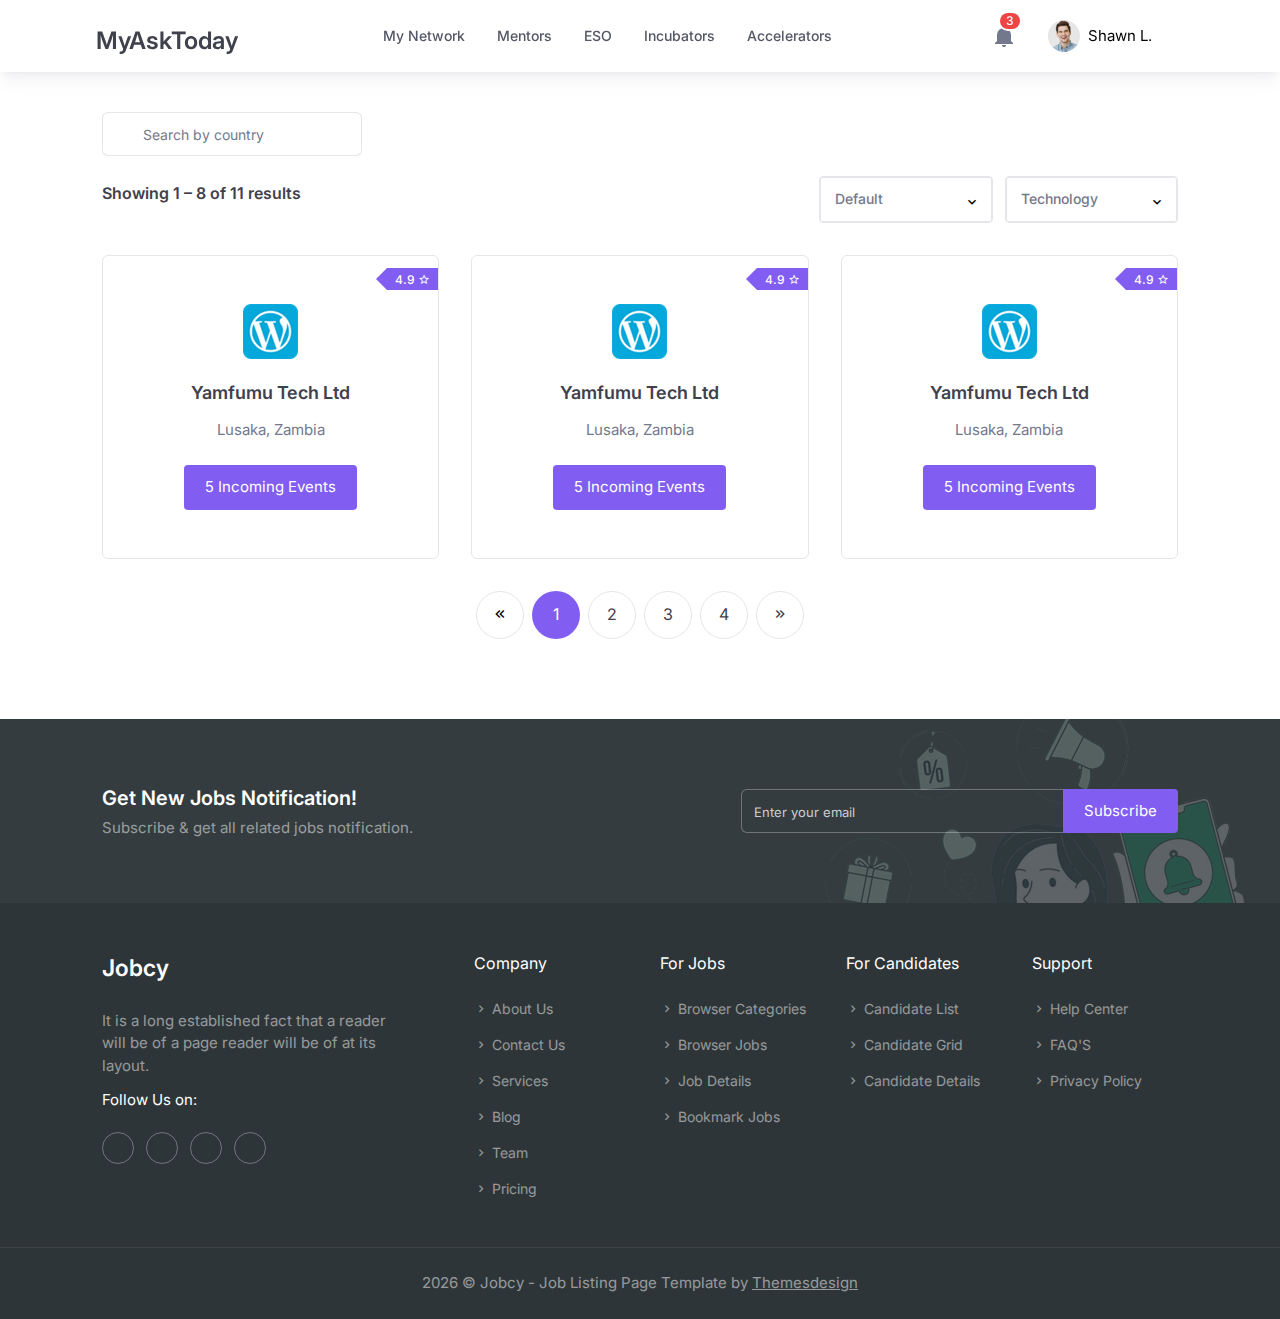
==== eso.html @ 19e39c25 "Your commit message" ====
<!DOCTYPE html>
<html lang="en" dir="ltr" data-mode="light" class="scroll-smooths group" data-theme-color="violet">
    <head>
        <meta charset="utf-8" />
        <title>Entrepresneaur Startup Organisations</title>
        <meta
          name="viewport"
          content="width=device-width, initial-scale=1, shrink-to-fit=no"
        />
        <meta
          content="Tailwind Multipurpose Admin & Dashboard Template"
          name="description"
        />
        <meta content="" name="Themesbrand" />
        <meta http-equiv="X-UA-Compatible" content="IE=edge" />

        <!-- App favicon -->
        <link rel="shortcut icon" href="assets/images/favicon.ico" />


         <!-- Choise Css -->
        <link rel="stylesheet" href="assets/libs/choices.js/public/assets/styles/choices.min.css">

        <link rel="stylesheet" href="assets/css/icons.css" />
        <link rel="stylesheet" href="assets/css/tailwind.css" />




    </head>
    
    <body class="bg-white dark:bg-neutral-800">
        <nav class="navbar fixed right-0 left-0 top-0 px-5 lg:px-24 transition-all duration-500 ease shadow-lg shadow-gray-200/20 bg-white border-gray-200 dark:bg-neutral-800 z-40 dark:shadow-neutral-900" id="navbar">
            <div class="mx-auto container-fluid">
                <div class="flex flex-wrap items-center justify-between mx-auto">
                    <a href="index.html" class="flex items-center">
                        <span class="h-[22px] text-2xl font-semibold text-gray-900 dark:text-gray-50">MyAskToday</span>
                        <!-- <img src="assets/images/logo-light.png" alt="" class="logo-dark h-[22px] hidden dark:block"> -->
                    </a>
                    <button data-collapse-toggle="navbar-collapse" type="button" class="inline-flex items-center p-2 text-sm text-gray-500 rounded-lg navbar-toggler group lg:hidden hover:bg-gray-50 focus:outline-none focus:ring-2 focus:ring-gray-100 dark:text-gray-400 dark:hover:bg-gray-700 dark:focus:ring-gray-600" aria-controls="navbar-sticky" aria-expanded="false">
                        <span class="sr-only">Open main menu</span>
                        <svg class="w-6 h-6" aria-hidden="true" fill="currentColor" viewBox="0 0 20 20" xmlns="http://www.w3.org/2000/svg"><path fill-rule="evenodd" d="M3 5a1 1 0 011-1h12a1 1 0 110 2H4a1 1 0 01-1-1zM3 10a1 1 0 011-1h12a1 1 0 110 2H4a1 1 0 01-1-1zM3 15a1 1 0 011-1h12a1 1 0 110 2H4a1 1 0 01-1-1z" clip-rule="evenodd"></path></svg>
                    </button>
                    <div class="flex items-center lg:order-2">
                        <div>
                            <div class="relative dropdown">
                                <div class="relative">
                                    <button type="button" class="btn border-0 h-[70px] dropdown-toggle px-4 text-gray-500 dark:text-gray-300" aria-expanded="false" data-dropdown-toggle="notification">
                                        <i class="text-2xl mdi mdi-bell"></i>
                                    </button>
                                        <span class="absolute text-xs px-1.5 bg-red-500 text-white font-medium rounded-full left-6 top-3 ring-2 ring-white dark:ring-neutral-800">3</span>
                                </div>
                                <div class="absolute right-0 top-auto left-auto z-50 hidden list-none bg-white rounded shadow dropdown-menu w-72 dark:bg-neutral-800 " id="notification">
                                    <div class="border rounded border-gray-50 dark:border-neutral-600" aria-labelledby="notification">
                                        <div class="grid grid-cols-1 ">
                                            <div class="p-4 bg-gray-50 dark:bg-neutral-700">
                                                <h6 class="mb-1 text-gray-800 dark:text-gray-50"> Notification </h6>
                                                <p class="mb-0 text-gray-500 text-13 dark:text-gray-300">You have 4 unread Notification</p>
                                            </div>
                                        </div>
                                        <div class="h-60" data-simplebar>
                                            <div>
                                                <a href="#!">
                                                    <div class="flex p-4 hover:bg-gray-50/30 dark:hover:bg-neutral-600/50">
                                                        <div class="flex-shrink-0 ltr:mr-3 rtl:ml-3">
                                                            <div class="h-10 w-10 bg-violet-500/20 rounded-full text-center leading-[2.8]">
                                                                <i class="text-lg text-violet-500 uil uil-user-check"></i>
                                                            </div>
                                                        </div>
                                                        <div class="flex-grow">
                                                            <h6 class="mb-1 text-sm text-gray-700 dark:text-gray-300">22 verified registrations</h6>
                                                            <div class="text-gray-600 text-13 dark:text-gray-300">
                                                                <p class="mb-0"><i class="mdi mdi-clock-outline dark:text-gray-300"></i> <span>3 hour ago</span></p>
                                                            </div>
                                                        </div>
                                                    </div>
                                                </a>
                                       
                                                <a href="#!">
                                                    <div class="flex items-center p-4 hover:bg-gray-50/30 dark:hover:bg-neutral-600/50">
                                                        <div class="flex-shrink-0 ltr:mr-3 rtl:ml-3">
                                                            <img src="assets/images/user/img-01.jpg" class="w-10 h-10 rounded-full" alt="user-pic">
                                                        </div>
                                                        <div class="flex-grow">
                                                            <h6 class="mb-1 text-sm text-gray-700 dark:text-gray-300">Kevin Stewart</h6>
                                                            <div class="text-gray-600 text-13 dark:text-gray-300">
                                                                <p class="mb-0"><i class="mdi mdi-clock-outline dark:text-gray-300"></i> <span>1 hour ago</span></p>
                                                            </div>
                                                        </div>
                                                    </div>
                                                </a>

                                                <a href="#!">
                                                    <div class="flex items-center p-4 hover:bg-gray-50/30 dark:hover:bg-neutral-600/50">
                                                        <div class="flex-shrink-0 ltr:mr-3 rtl:ml-3">
                                                            <img src="assets/images/featured-job/img-04.png" class="w-10 h-10 rounded-full" alt="user-pic">
                                                        </div>
                                                        <div class="flex-grow">
                                                            <h6 class="mb-1 text-sm text-gray-700 dark:text-gray-300">Applications has been approved</h6>
                                                            <div class="text-gray-600 text-13 dark:text-gray-300">
                                                                <p class="mb-0"><i class="mdi mdi-clock-outline dark:text-gray-300"></i> <span>45 min ago</span></p>
                                                            </div>
                                                        </div>
                                                    </div>
                                                </a>

                                                <a href="#!">
                                                    <div class="flex items-center p-4 hover:bg-gray-50/30 dark:hover:bg-neutral-600/50">
                                                        <div class="flex-shrink-0 ltr:mr-3 rtl:ml-3">
                                                            <img src="assets/images/user/img-02.jpg" class="w-10 h-10 rounded-full" alt="user-pic">
                                                        </div>
                                                        <div class="flex-grow">
                                                            <h6 class="mb-1 text-sm text-gray-700 dark:text-gray-300">Salena Layfield</h6>
                                                            <div class="text-gray-600 text-13 dark:text-gray-300">
                                                                <p class="mb-0"><i class="mdi mdi-clock-outline dark:text-gray-300"></i> <span>15 min ago</span></p>
                                                            </div>
                                                        </div>
                                                    </div>
                                                </a>

                                                <a href="#!">
                                                    <div class="flex items-center p-4 hover:bg-gray-50/30 dark:hover:bg-neutral-600/50">
                                                        <div class="flex-shrink-0 ltr:mr-3 rtl:ml-3">
                                                            <img src="assets/images/featured-job/img-01.png" class="w-10 h-10 rounded-full" alt="user-pic">
                                                        </div>
                                                        <div class="flex-grow">
                                                            <h6 class="mb-1 text-sm text-gray-700 dark:text-gray-300">Creative Agency</h6>
                                                            <div class="text-gray-600 text-13 dark:text-gray-300">
                                                                <p class="mb-0"><i class="mdi mdi-clock-outline dark:text-gray-300"></i> <span>15 min ago</span></p>
                                                            </div>
                                                        </div>
                                                    </div>
                                                </a>

                                            </div>
                                        </div>
                                        <div class="grid p-1 border-t border-gray-50 dark:border-zinc-600 justify-items-center bg-gray-50 dark:bg-neutral-700">
                                            <a class="border-0 group-data-[theme-color=violet]:text-violet-500 group-data-[theme-color=sky]:text-sky-500 group-data-[theme-color=red]:text-red-500 group-data-[theme-color=green]:text-green-500 group-data-[theme-color=pink]:text-pink-500 group-data-[theme-color=blue]:text-blue-500 btn dark:text-gray-50" href="javascript:void(0)">
                                                <i class="mr-1 mdi mdi-arrow-right-circle"></i> <span>View More..</span> 
                                            </a>
                                        </div>
                                    </div>
                                </div>
                            </div>
                        </div>
                        <div>
                            <div class="relative dropdown ltr:mr-4 rtl:ml-4">
                                <button type="button" class="flex items-center px-4 py-5 dropdown-toggle" id="page-header-user-dropdown" data-bs-toggle="dropdown" aria-haspopup="true" aria-expanded="true">
                                    <img class="w-8 h-8 rounded-full ltr:xl:mr-2 rtl:xl:ml-2" src="assets/images/user/img-02.jpg" alt="Header Avatar">
                                    <span class="hidden fw-medium xl:block dark:text-gray-50">Shawn L.</span>
                                </button>
                                <ul class="absolute top-auto z-50 hidden w-48 p-3 list-none bg-white border rounded shadow-lg dropdown-menu border-gray-500/20 xl:ltr:-left-3 ltr:-left-32 rtl:-right-3 dark:bg-neutral-800" id="profile/log" aria-labelledby="navNotifications">
                                    <li class="p-2 dropdown-item group/dropdown dark:text-gray-300">
                                        <a class="text-15 font-medium text-gray-800  group-data-[theme-color=violet]:group-hover/dropdown:text-violet-500 group-data-[theme-color=sky]:group-hover/dropdown:text-sky-500 group-data-[theme-color=red]:group-hover/dropdown:text-red-500 group-data-[theme-color=green]:group-hover/dropdown:text-green-500 group-data-[theme-color=pink]:group-hover/dropdown:text-pink-500 group-data-[theme-color=blue]:group-hover/dropdown:text-blue-500 group-hover:pl-1.5 transition-all duration-300 ease-in dark:text-gray-50" href="manage-jobs.html">Manage Jobs</a>
                                    </li>
                                    <li class="p-2 dropdown-item group/dropdown dark:text-gray-300">
                                        <a class="text-15 font-medium text-gray-800 group-data-[theme-color=violet]:group-hover/dropdown:text-violet-500 group-data-[theme-color=sky]:group-hover/dropdown:text-sky-500 group-data-[theme-color=red]:group-hover/dropdown:text-red-500 group-data-[theme-color=green]:group-hover/dropdown:text-green-500 group-data-[theme-color=pink]:group-hover/dropdown:text-pink-500 group-data-[theme-color=blue]:group-hover/dropdown:text-blue-500 group-hover:pl-1.5 transition-all duration-300 ease-in dark:text-gray-50" href="bookmark-jobs.html">Bookmarks Jobs</a>
                                    </li>
                                    <li class="p-2 dropdown-item group/dropdown dark:text-gray-300">
                                        <a class="text-15 font-medium text-gray-800 group-data-[theme-color=violet]:group-hover/dropdown:text-violet-500 group-data-[theme-color=sky]:group-hover/dropdown:text-sky-500 group-data-[theme-color=red]:group-hover/dropdown:text-red-500 group-data-[theme-color=green]:group-hover/dropdown:text-green-500 group-data-[theme-color=pink]:group-hover/dropdown:text-pink-500 group-data-[theme-color=blue]:group-hover/dropdown:text-blue-500 group-hover:pl-1.5 transition-all duration-300 ease-in dark:text-gray-50" href="profile.html">My Profile</a>
                                    </li>
                                    <li class="p-2 dropdown-item group/dropdown dark:text-gray-300">
                                        <a class="text-15 font-medium text-gray-800 group-data-[theme-color=violet]:group-hover/dropdown:text-violet-500 group-data-[theme-color=sky]:group-hover/dropdown:text-sky-500 group-data-[theme-color=red]:group-hover/dropdown:text-red-500 group-data-[theme-color=green]:group-hover/dropdown:text-green-500 group-data-[theme-color=pink]:group-hover/dropdown:text-pink-500 group-data-[theme-color=blue]:group-hover/dropdown:text-blue-500 group-hover:pl-1.5 transition-all duration-300 ease-in dark:text-gray-50" href="sign-out.html">Logout</a>
                                    </li>
                                </ul>
                            </div>
                        </div>
                    </div>

                    <div id="navbar-collapse" class="navbar-res items-center justify-between w-full text-sm lg:flex lg:w-auto lg:order-1 group-focus:[.navbar-toggler]:block hidden">
                        <ul class="flex flex-col items-start mt-5 mb-10 font-medium lg:mt-0 lg:mb-0 lg:items-center lg:flex-row" id="navigation-menu">
                            <li class="py-5 lg:px-4">
                                <a href="contact.html" class="py-2.5 text-gray-800 font-medium leading-tight dark:text-gray-50" id="contact" data-bs-toggle="dropdown">My Network </a>
                            </li>
                            <li class="py-5 lg:px-4">
                                <a href="mentors.html" class="py-2.5 text-gray-800 font-medium leading-tight dark:text-gray-50" id="contact" data-bs-toggle="dropdown">Mentors </a>
                            </li>
                            <li class="py-5 lg:px-4">
                                <a href="contact.html" class="py-2.5 text-gray-800 font-medium leading-tight dark:text-gray-50" id="contact" data-bs-toggle="dropdown">ESO </a>
                            </li>
                            <li class="py-5 lg:px-4">
                                <a href="contact.html" class="py-2.5 text-gray-800 font-medium leading-tight dark:text-gray-50" id="contact" data-bs-toggle="dropdown">Incubators </a>
                            </li>
                            <li class="py-5 lg:px-4">
                                <a href="contact.html" class="py-2.5 text-gray-800 font-medium leading-tight dark:text-gray-50" id="contact" data-bs-toggle="dropdown">Accelerators </a>
                            </li>
                        </ul>
                    </div>
                </div>
            </div>
        </nav>
        

        <div class="main-content">
            <div class="page-content">

                <!-- Start grid -->
                    <section class="pt-28 py-20">
                        <div class="container mx-auto">
                            <div class="col-span-12 xl:col-span-3">
                                <form action="#">
                                    <div class="grid grid-cols-12 gap-y-3 lg:gap-3">
                                        <div class="col-span-12 xl:col-span-3">
                                            <div class="relative filler-job-form">
                                                <i class="uil uil-briefcase-alt"></i>
                                                <input type="search" class="w-full filter-job-input-box dark:text-gray-100" id="exampleFormControlInput1" placeholder="Search by country ">
                                            </div>
                                        </div>
                                        <!--end col-->

                                    </div>
                                    <!--end grid-->
                                </form>
                            
                            <div class="mt-5 grid items-center grid-cols-12 mb-4">
                                <div class="col-span-12 lg:col-span-8">
                                    <div class="mb-3 mb-lg-0">
                                        <h6 class="text-gray-900 text-16 dark:text-gray-50"> Showing 1 – 8 of 11 results </h6>
                                    </div>
                                </div><!--end col-->

                                <div class="col-span-12 lg:col-span-4">
                                    <div class="candidate-list-widgets">
                                        <div class="grid items-center grid-cols-12 gap-3">
                                            <div class="col-span-12 lg:col-span-6">
                                                <div class="selection-widget">
                                                    <select class="form-select" data-trigger name="choices-single-filter-orderby" id="choices-single-filter-orderby" aria-label="Default select example">
                                                        <option value="df">Default</option>
                                                        <option value="ne">Newest</option>
                                                        <option value="od">Oldest</option>
                                                        <option value="rd">Random</option>
                                                    </select>
                                                </div>
                                            </div>
                                            <div class="col-span-12 lg:col-span-6">
                                                <div class="selection-widget">
                                                    <select class="form-select" data-trigger name="choices-candidate-page" id="choices-candidate-page" aria-label="Default select example">
                                                        <option value="df">Technology</option>
                                                        <option value="ne">Marketing</option>
                                                        <option value="ne">Farming</option>
                                                    </select>
                                                </div>
                                            </div>
                                        </div>
                                    </div><!--end candidate-list-widgets-->
                                </div><!--end col-->
                            </div>
                            <div class="mt-8">
                                <div class="grid grid-cols-12 gap-8">
                                    <div class="col-span-12 lg:col-span-4">
                                        <div class="relative px-6 py-12 border rounded-md border-gray-100/50 dark:border-neutral-600">
                                            <img src="assets/images/featured-job/img-01.png" alt="" class="mx-auto">
                                            <div class="mt-5 text-center">
                                                <a href="company-details.html"><h6 class="mb-3 text-lg text-gray-900 dark:text-white">Yamfumu Tech Ltd</h6></a>
                                                <p class="mb-6 text-gray-500 dark:text-gray-300">Lusaka, Zambia</p>
    
                                                <a href="company-details.html" class="text-white border-transparent btn group-data-[theme-color=violet]:bg-violet-500 group-data-[theme-color=sky]:bg-sky-500 group-data-[theme-color=red]:bg-red-500 group-data-[theme-color=green]:bg-green-500 group-data-[theme-color=pink]:bg-pink-500 group-data-[theme-color=blue]:bg-blue-500 focus:ring focus:ring-custom-500/30">5 Incoming Events</a>
                                            </div>
                                            <div class="absolute px-2 text-white bg-violet-500 top-3 ltr:right-0 rtl:left-0">
                                                <span class="relative text-xs font-medium uppercase">4.9 <i class="mdi mdi-star-outline"></i></span>
                                                <div class="after:contant[] ltr:after:border-r-[11px] rtl:after:border-l-[11px] after:absolute after:border-b-[11px] ltr:after:-left-[11px] rtl:after:-right-[11px] after:top-0 after:border-t-[11px] after:border-t-transparent after:border-violet-500 after:border-b-transparent"></div>
                                            </div>
                                        </div>
                                    </div>

                                    <div class="col-span-12 lg:col-span-4">
                                        <div class="relative px-6 py-12 border rounded-md border-gray-100/50 dark:border-neutral-600">
                                            <img src="assets/images/featured-job/img-01.png" alt="" class="mx-auto">
                                            <div class="mt-5 text-center">
                                                <a href="eso_details.html"><h6 class="mb-3 text-lg text-gray-900 dark:text-white">Yamfumu Tech Ltd</h6></a>
                                                <p class="mb-6 text-gray-500 dark:text-gray-300">Lusaka, Zambia</p>
    
                                                <a href="eso_details.html" class="text-white border-transparent btn group-data-[theme-color=violet]:bg-violet-500 group-data-[theme-color=sky]:bg-sky-500 group-data-[theme-color=red]:bg-red-500 group-data-[theme-color=green]:bg-green-500 group-data-[theme-color=pink]:bg-pink-500 group-data-[theme-color=blue]:bg-blue-500 focus:ring focus:ring-custom-500/30">5 Incoming Events</a>
                                            </div>
                                            <div class="absolute px-2 text-white bg-violet-500 top-3 ltr:right-0 rtl:left-0">
                                                <span class="relative text-xs font-medium uppercase">4.9 <i class="mdi mdi-star-outline"></i></span>
                                                <div class="after:contant[] ltr:after:border-r-[11px] rtl:after:border-l-[11px] after:absolute after:border-b-[11px] ltr:after:-left-[11px] rtl:after:-right-[11px] after:top-0 after:border-t-[11px] after:border-t-transparent after:border-violet-500 after:border-b-transparent"></div>
                                            </div>
                                        </div>
                                    </div>

                                    <div class="col-span-12 lg:col-span-4">
                                        <div class="relative px-6 py-12 border rounded-md border-gray-100/50 dark:border-neutral-600">
                                            <img src="assets/images/featured-job/img-01.png" alt="" class="mx-auto">
                                            <div class="mt-5 text-center">
                                                <a href="company-details.html"><h6 class="mb-3 text-lg text-gray-900 dark:text-white">Yamfumu Tech Ltd</h6></a>
                                                <p class="mb-6 text-gray-500 dark:text-gray-300">Lusaka, Zambia</p>
    
                                                <a href="company-details.html" class="text-white border-transparent btn group-data-[theme-color=violet]:bg-violet-500 group-data-[theme-color=sky]:bg-sky-500 group-data-[theme-color=red]:bg-red-500 group-data-[theme-color=green]:bg-green-500 group-data-[theme-color=pink]:bg-pink-500 group-data-[theme-color=blue]:bg-blue-500 focus:ring focus:ring-custom-500/30">5 Incoming Events</a>
                                            </div>
                                            <div class="absolute px-2 text-white bg-violet-500 top-3 ltr:right-0 rtl:left-0">
                                                <span class="relative text-xs font-medium uppercase">4.9 <i class="mdi mdi-star-outline"></i></span>
                                                <div class="after:contant[] ltr:after:border-r-[11px] rtl:after:border-l-[11px] after:absolute after:border-b-[11px] ltr:after:-left-[11px] rtl:after:-right-[11px] after:top-0 after:border-t-[11px] after:border-t-transparent after:border-violet-500 after:border-b-transparent"></div>
                                            </div>
                                        </div>
                                    </div>
                                </div>
                            </div>
                            <div class="grid grid-cols-12">
                                <div class="col-span-12">
                                    <ul class="flex justify-center gap-2 mt-8">
                                        <li class="w-12 h-12 text-center border rounded-full cursor-default border-gray-100/50 dark:border-gray-100/20">
                                            <a class="cursor-auto" href="javascript:void(0)" tabindex="-1">
                                                <i class="mdi mdi-chevron-double-left text-16 leading-[2.8] dark:text-white"></i>
                                            </a>
                                        </li>
                                        <li class="w-12 h-12 text-center text-white border border-transparent rounded-full cursor-pointer group-data-[theme-color=violet]:bg-violet-500 group-data-[theme-color=sky]:bg-sky-500 group-data-[theme-color=red]:bg-red-500 group-data-[theme-color=green]:bg-green-500 group-data-[theme-color=pink]:bg-pink-500 group-data-[theme-color=blue]:bg-blue-500">
                                            <a class="text-16 leading-[2.8]" href="javascript:void(0)">1</a>
                                        </li>
                                        <li class="w-12 h-12 text-center text-gray-900 transition-all duration-300 border rounded-full cursor-pointer border-gray-100/50 hover:bg-gray-100/30 focus:bg-gray-100/30 dark:border-gray-100/20 dark:text-gray-50 dark:hover:bg-gray-500/20">
                                            <a class="text-16 leading-[2.8]" href="javascript:void(0)">2</a>
                                        </li>
                                        <li class="w-12 h-12 text-center text-gray-900 transition-all duration-300 border rounded-full cursor-pointer border-gray-100/50 hover:bg-gray-100/30 focus:bg-gray-100/30 dark:border-gray-100/20 dark:text-gray-50 dark:hover:bg-gray-500/20">
                                            <a class="text-16 leading-[2.8]" href="javascript:void(0)">3</a>
                                        </li>
                                        <li class="w-12 h-12 text-center text-gray-900 transition-all duration-300 border rounded-full cursor-pointer border-gray-100/50 hover:bg-gray-100/30 focus:bg-gray-100/30 dark:border-gray-100/20 dark:text-gray-50 dark:hover:bg-gray-500/20">
                                            <a class="text-16 leading-[2.8]" href="javascript:void(0)">4</a>
                                        </li>
                                        <li class="w-12 h-12 text-center text-gray-900 transition-all duration-300 border rounded-full cursor-pointer border-gray-100/50 hover:bg-gray-100/30 focus:bg-gray-100/30 dark:border-gray-100/20 dark:text-gray-50 dark:hover:bg-gray-500/20">
                                            <a href="javascript:void(0)" tabindex="-1">
                                                <i class="mdi mdi-chevron-double-right text-16 leading-[2.8]"></i>
                                            </a>
                                        </li>
                                    </ul>
                                </div>
                                <!--end col-->
                            </div>
                        </div>
                    </section>
                <!-- End grid -->

            </div>
        </div>
        
        
        <!-- start subscribe -->
        <section class="relative py-16 overflow-hidden bg-zinc-700 dark:bg-neutral-900">
            <div class="container mx-auto">
                <div class="grid items-center grid-cols-12 gap-5">
                    <div class="col-span-12 lg:col-span-7">
                        <div class="text-center lg:text-start">
                            <h4 class="text-white">Get New Jobs Notification!</h4>
                            <p class="mt-1 mb-0 text-white/50 dark:text-gray-300">Subscribe &amp; get all related jobs notification.</p>
                        </div>
                    </div>
                    <div class="z-40 col-span-12 lg:col-span-5">
                        <form class="flex" action="#">
                            <input
                                type="text" class="w-full text-gray-100 bg-transparent rounded-md border-gray-50/30 ltr:border-r-0 rtl:border-l-0 ltr:rounded-r-none rtl:rounded-l-none placeholder:text-13 placeholder:text-gray-100 dark:text-gray-100 dark:bg-white/5 dark:border-neutral-600 focus:ring-0 focus:ring-offset-0"
                                id="subscribe" placeholder="Enter your email" >
                            <button class="text-white border-transparent btn ltr:rounded-l-none rtl:rounded-r-none group-data-[theme-color=violet]:bg-violet-500 group-data-[theme-color=sky]:bg-sky-500 group-data-[theme-color=red]:bg-red-500 group-data-[theme-color=green]:bg-green-500 group-data-[theme-color=pink]:bg-pink-500 group-data-[theme-color=blue]:bg-blue-500 focus:ring focus:ring-custom-500/30" type="button" id="subscribebtn">Subscribe</button>
                        </form>
                    </div>
                </div>
            </div>
            <div class="absolute right-0 -top-10 -z-0 opacity-20">
                <img src="assets/images/subscribe.png" alt="" class="img-fluid">
            </div>
        </section>
        <!-- end subscribe -->
        <!-- Footer Start -->
        <footer class="footer ">
            <!-- start footer -->
            <section class="py-12 bg-zinc-800 dark:bg-neutral-900">
                <div class="container mx-auto">
                    <div class="grid grid-cols-12 lg:gap-10">
                        <div class="col-span-12 xl:col-span-4">
                            <div class="mr-12">
                                <h4 class="text-white mb-6 text-[23px]">Jobcy</h4>
                                <p class="text-white/50 dark:text-gray-300">
                                    It is a long established fact that a reader will be of a page reader
                                    will be of at its layout.
                                </p>
                                <p class="mt-3 text-white dark:text-gray-50">Follow Us on:</p>
                                <div class="mt-5">
                                    <ul class="flex gap-3">
                                        <li class="w-8 h-8 leading-loose text-center text-gray-200 transition-all duration-300 border rounded-full cursor-pointer border-gray-200/50 hover:text-gray-50 group-data-[theme-color=violet]:hover:bg-violet-500 group-data-[theme-color=sky]:hover:bg-sky-500 group-data-[theme-color=red]:hover:bg-red-500 group-data-[theme-color=green]:hover:bg-green-500 group-data-[theme-color=pink]:hover:bg-pink-500 group-data-[theme-color=blue]:hover:bg-blue-500 hover:border-transparent">
                                            <a href="#">
                                                <i class="uil uil-facebook-f"></i>
                                            </a>
                                        </li>
                                        <li class="w-8 h-8 leading-loose text-center text-gray-200 transition-all duration-300 border rounded-full cursor-pointer border-gray-200/50 hover:text-gray-50 group-data-[theme-color=violet]:hover:bg-violet-500 group-data-[theme-color=sky]:hover:bg-sky-500 group-data-[theme-color=red]:hover:bg-red-500 group-data-[theme-color=green]:hover:bg-green-500 group-data-[theme-color=pink]:hover:bg-pink-500 group-data-[theme-color=blue]:hover:bg-blue-500 hover:border-transparent">
                                            <a href="#">
                                                <i class="uil uil-linkedin-alt"></i>
                                            </a>
                                        </li>
                                        <li class="w-8 h-8 leading-loose text-center text-gray-200 transition-all duration-300 border rounded-full cursor-pointer border-gray-200/50 hover:text-gray-50 group-data-[theme-color=violet]:hover:bg-violet-500 group-data-[theme-color=sky]:hover:bg-sky-500 group-data-[theme-color=red]:hover:bg-red-500 group-data-[theme-color=green]:hover:bg-green-500 group-data-[theme-color=pink]:hover:bg-pink-500 group-data-[theme-color=blue]:hover:bg-blue-500 hover:border-transparent">
                                            <a href="#">
                                                <i class="uil uil-google"></i>
                                            </a>
                                        </li>
                                        <li class="w-8 h-8 leading-loose text-center text-gray-200 transition-all duration-300 border rounded-full cursor-pointer border-gray-200/50 hover:text-gray-50 group-data-[theme-color=violet]:hover:bg-violet-500 group-data-[theme-color=sky]:hover:bg-sky-500 group-data-[theme-color=red]:hover:bg-red-500 group-data-[theme-color=green]:hover:bg-green-500 group-data-[theme-color=pink]:hover:bg-pink-500 group-data-[theme-color=blue]:hover:bg-blue-500 hover:border-transparent">
                                            <a href="#">
                                                <i class="uil uil-twitter"></i>
                                            </a>
                                        </li>
                                    </ul>
                                </div>
                            </div>
                        </div>
                        <div class="col-span-12 mt-8 md:col-span-6 xl:col-span-2 md:mt-0">
                            <p class="mb-6 text-white text-16">Company</p>
                            <ul class="space-y-4">
                                <li class="text-sm transition-all duration-500 ease-in-out text-white/50 hover:text-gray-50 hover:text-base dark:text-gray-300 dark:hover:text-gray-50">
                                    <a href="about.html">
                                        <i class="mdi mdi-chevron-right"></i> About Us
                                    </a>
                                </li>
                                <li class="text-sm transition-all duration-500 ease-in-out text-white/50 hover:text-gray-50 hover:text-base dark:text-gray-300 dark:hover:text-gray-50">
                                    <a href="contact.html">
                                        <i class="mdi mdi-chevron-right"></i> Contact Us
                                    </a>
                                </li>
                                <li class="text-sm transition-all duration-500 ease-in-out text-white/50 hover:text-gray-50 hover:text-base dark:text-gray-300 dark:hover:text-gray-50">
                                    <a href="services.html">
                                        <i class="mdi mdi-chevron-right"></i> Services
                                    </a>
                                </li>
                                <li class="text-sm transition-all duration-500 ease-in-out text-white/50 hover:text-gray-50 hover:text-base dark:text-gray-300 dark:hover:text-gray-50">
                                    <a href="blog.html">
                                        <i class="mdi mdi-chevron-right"></i> Blog
                                    </a>
                                </li>
                                <li class="text-sm transition-all duration-500 ease-in-out text-white/50 hover:text-gray-50 hover:text-base dark:text-gray-300 dark:hover:text-gray-50">
                                    <a href="team.html">
                                        <i class="mdi mdi-chevron-right"></i> Team
                                    </a>
                                </li>
                                <li class="text-sm transition-all duration-500 ease-in-out text-white/50 hover:text-gray-50 hover:text-base dark:text-gray-300 dark:hover:text-gray-50">
                                    <a href="pricing.html">
                                        <i class="mdi mdi-chevron-right"></i> Pricing
                                    </a>
                                </li>
                            </ul>
                        </div>
                        <div class="col-span-12 mt-8 md:col-span-6 xl:col-span-2 md:mt-0">
                            <p class="mb-6 text-white text-16">For Jobs</p>
                            <ul class="space-y-4">
                                <li class="text-sm transition-all duration-500 ease-in-out text-white/50 hover:text-gray-50 hover:text-base dark:text-gray-300 dark:hover:text-gray-50">
                                    <a href="job-categories.html">
                                        <i class="mdi mdi-chevron-right"></i> Browser Categories
                                    </a>
                                </li>
                                <li class="text-sm transition-all duration-500 ease-in-out text-white/50 hover:text-gray-50 hover:text-base dark:text-gray-300 dark:hover:text-gray-50">
                                    <a href="job-list.html">
                                        <i class="mdi mdi-chevron-right"></i> Browser Jobs
                                    </a>
                                </li>
                                <li class="text-sm transition-all duration-500 ease-in-out text-white/50 hover:text-gray-50 hover:text-base dark:text-gray-300 dark:hover:text-gray-50">
                                    <a href="job-details.html">
                                        <i class="mdi mdi-chevron-right"></i> Job Details
                                    </a>
                                </li>
                                <li class="text-sm transition-all duration-500 ease-in-out text-white/50 hover:text-gray-50 hover:text-base dark:text-gray-300 dark:hover:text-gray-50">
                                    <a href="bookmark-jobs.html">
                                        <i class="mdi mdi-chevron-right"></i> Bookmark Jobs
                                    </a>
                                </li>
                            </ul>
                        </div>
                        <div class="col-span-12 mt-8 md:col-span-6 xl:col-span-2 md:mt-0">
                            <p class="mb-6 text-white text-16">For Candidates</p>
                            <ul class="space-y-4">
                                <li class="text-sm transition-all duration-500 ease-in-out text-white/50 hover:text-gray-50 hover:text-base dark:text-gray-300 dark:hover:text-gray-50">
                                    <a href="candidate-list.html">
                                        <i class="mdi mdi-chevron-right"></i> Candidate List
                                    </a>
                                </li>
                                <li class="text-sm transition-all duration-500 ease-in-out text-white/50 hover:text-gray-50 hover:text-base dark:text-gray-300 dark:hover:text-gray-50">
                                    <a href="candidate-grid.html">
                                        <i class="mdi mdi-chevron-right"></i> Candidate Grid
                                    </a>
                                </li>
                                <li class="text-sm transition-all duration-500 ease-in-out text-white/50 hover:text-gray-50 hover:text-base dark:text-gray-300 dark:hover:text-gray-50">
                                    <a href="candidate-details.html">
                                        <i class="mdi mdi-chevron-right"></i> Candidate Details
                                    </a>
                                </li>
                            </ul>
                        </div>
                        <div class="col-span-12 mt-8 md:col-span-6 xl:col-span-2 md:mt-0">
                            <p class="mb-6 text-white text-16">Support</p>
                            <ul class="space-y-4">
                                <li class="text-sm transition-all duration-500 ease-in-out text-white/50 hover:text-gray-50 hover:text-base dark:text-gray-300 dark:hover:text-gray-50">
                                    <a href="contact.html">
                                        <i class="mdi mdi-chevron-right"></i> Help Center
                                    </a>
                                </li>
                                <li class="text-sm transition-all duration-500 ease-in-out text-white/50 hover:text-gray-50 hover:text-base dark:text-gray-300 dark:hover:text-gray-50">
                                    <a href="faqs.html">
                                        <i class="mdi mdi-chevron-right"></i> FAQ'S
                                    </a>
                                </li>
                                <li class="text-sm transition-all duration-500 ease-in-out text-white/50 hover:text-gray-50 hover:text-base dark:text-gray-300 dark:hover:text-gray-50">
                                    <a href="privacy-policy.html">
                                        <i class="mdi mdi-chevron-right"></i> Privacy Policy
                                    </a>
                                </li>
                            </ul>
                        </div>
                    </div>
                </div>
            </section>
            <!-- end footer -->
            <!-- strat footer alt -->
            <section class="py-6 border-t bg-zinc-800 border-gray-100/10 dark:bg-neutral-900">
                <div class="container mx-auto">
                    <div class="text-center">
                        <p class="mb-0 text-center text-white/50">
                            <script>document.write(new Date().getFullYear())</script>
                            © Jobcy - Job Listing Page
                                Template by
                            <a href="https://themeforest.net/search/themesdesign" target="_blank" class="underline transition-all duration-300 hover:text-gray-50">Themesdesign</a>
                        </p>
                    </div>
                </div>
            </section>
            <!-- end footer alt -->
        </footer>
        <!-- end Footer -->


     <script src="https://unicons.iconscout.com/release/v4.0.0/script/monochrome/bundle.js"></script>
     <script src="assets/libs/@popperjs/core/umd/popper.min.js"></script>
     <script src="assets/libs/simplebar/simplebar.min.js"></script>


     <script src="assets/js/pages/switcher.js"></script>
     
       <!-- Choice Js -->
        <script src="assets/libs/choices.js/public/assets/scripts/choices.min.js"></script>

     <script src="assets/js/pages/candidate.init.js"></script>

    <script src="assets/js/pages/dropdown&modal.init.js"></script>

    <script src="assets/js/pages/nav&tabs.js"></script>

    <script src="assets/js/app.js"></script>
    
</body>
</html>
---- assets/libs/choices.js/public/assets/styles/choices.min.css ----
.choices{position:relative;overflow:hidden;margin-bottom:24px;font-size:16px}.choices:focus{outline:0}.choices:last-child{margin-bottom:0}.choices.is-open{overflow:visible}.choices.is-disabled .choices__inner,.choices.is-disabled .choices__input{background-color:#eaeaea;cursor:not-allowed;-webkit-user-select:none;user-select:none}.choices.is-disabled .choices__item{cursor:not-allowed}.choices [hidden]{display:none!important}.choices[data-type*=select-one]{cursor:pointer}.choices[data-type*=select-one] .choices__inner{padding-bottom:7.5px}.choices[data-type*=select-one] .choices__input{display:block;width:100%;padding:10px;border-bottom:1px solid #ddd;background-color:#fff;margin:0}.choices[data-type*=select-one] .choices__button{background-image:url([data-uri]);padding:0;background-size:8px;position:absolute;top:50%;right:0;margin-top:-10px;margin-right:25px;height:20px;width:20px;border-radius:10em;opacity:.25}.choices[data-type*=select-one] .choices__button:focus,.choices[data-type*=select-one] .choices__button:hover{opacity:1}.choices[data-type*=select-one] .choices__button:focus{box-shadow:0 0 0 2px #00bcd4}.choices[data-type*=select-one] .choices__item[data-value=""] .choices__button{display:none}.choices[data-type*=select-one]::after{content:"";height:0;width:0;border-style:solid;border-color:#333 transparent transparent;border-width:5px;position:absolute;right:11.5px;top:50%;margin-top:-2.5px;pointer-events:none}.choices[data-type*=select-one].is-open::after{border-color:transparent transparent #333;margin-top:-7.5px}.choices[data-type*=select-one][dir=rtl]::after{left:11.5px;right:auto}.choices[data-type*=select-one][dir=rtl] .choices__button{right:auto;left:0;margin-left:25px;margin-right:0}.choices[data-type*=select-multiple] .choices__inner,.choices[data-type*=text] .choices__inner{cursor:text}.choices[data-type*=select-multiple] .choices__button,.choices[data-type*=text] .choices__button{position:relative;display:inline-block;margin:0 -4px 0 8px;padding-left:16px;border-left:1px solid #008fa1;background-image:url([data-uri]);background-size:8px;width:8px;line-height:1;opacity:.75;border-radius:0}.choices[data-type*=select-multiple] .choices__button:focus,.choices[data-type*=select-multiple] .choices__button:hover,.choices[data-type*=text] .choices__button:focus,.choices[data-type*=text] .choices__button:hover{opacity:1}.choices__inner{display:inline-block;vertical-align:top;width:100%;background-color:#f9f9f9;padding:7.5px 7.5px 3.75px;border:1px solid #ddd;border-radius:2.5px;font-size:14px;min-height:44px;overflow:hidden}.is-focused .choices__inner,.is-open .choices__inner{border-color:#b7b7b7}.is-open .choices__inner{border-radius:2.5px 2.5px 0 0}.is-flipped.is-open .choices__inner{border-radius:0 0 2.5px 2.5px}.choices__list{margin:0;padding-left:0;list-style:none}.choices__list--single{display:inline-block;padding:4px 16px 4px 4px;width:100%}[dir=rtl] .choices__list--single{padding-right:4px;padding-left:16px}.choices__list--single .choices__item{width:100%}.choices__list--multiple{display:inline}.choices__list--multiple .choices__item{display:inline-block;vertical-align:middle;border-radius:20px;padding:4px 10px;font-size:12px;font-weight:500;margin-right:3.75px;margin-bottom:3.75px;background-color:#00bcd4;border:1px solid #00a5bb;color:#fff;word-break:break-all;box-sizing:border-box}.choices__list--multiple .choices__item[data-deletable]{padding-right:5px}[dir=rtl] .choices__list--multiple .choices__item{margin-right:0;margin-left:3.75px}.choices__list--multiple .choices__item.is-highlighted{background-color:#00a5bb;border:1px solid #008fa1}.is-disabled .choices__list--multiple .choices__item{background-color:#aaa;border:1px solid #919191}.choices__list--dropdown,.choices__list[aria-expanded]{visibility:hidden;z-index:1;position:absolute;width:100%;background-color:#fff;border:1px solid #ddd;top:100%;margin-top:-1px;border-bottom-left-radius:2.5px;border-bottom-right-radius:2.5px;overflow:hidden;word-break:break-all;will-change:visibility}.is-active.choices__list--dropdown,.is-active.choices__list[aria-expanded]{visibility:visible}.is-open .choices__list--dropdown,.is-open .choices__list[aria-expanded]{border-color:#b7b7b7}.is-flipped .choices__list--dropdown,.is-flipped .choices__list[aria-expanded]{top:auto;bottom:100%;margin-top:0;margin-bottom:-1px;border-radius:.25rem .25rem 0 0}.choices__list--dropdown .choices__list,.choices__list[aria-expanded] .choices__list{position:relative;max-height:300px;overflow:auto;-webkit-overflow-scrolling:touch;will-change:scroll-position}.choices__list--dropdown .choices__item,.choices__list[aria-expanded] .choices__item{position:relative;padding:10px;font-size:14px}[dir=rtl] .choices__list--dropdown .choices__item,[dir=rtl] .choices__list[aria-expanded] .choices__item{text-align:right}@media (min-width:640px){.choices__list--dropdown .choices__item--selectable,.choices__list[aria-expanded] .choices__item--selectable{padding-right:100px}.choices__list--dropdown .choices__item--selectable::after,.choices__list[aria-expanded] .choices__item--selectable::after{content:attr(data-select-text);font-size:12px;opacity:0;position:absolute;right:10px;top:50%;transform:translateY(-50%)}[dir=rtl] .choices__list--dropdown .choices__item--selectable,[dir=rtl] .choices__list[aria-expanded] .choices__item--selectable{text-align:right;padding-left:100px;padding-right:10px}[dir=rtl] .choices__list--dropdown .choices__item--selectable::after,[dir=rtl] .choices__list[aria-expanded] .choices__item--selectable::after{right:auto;left:10px}}.choices__list--dropdown .choices__item--selectable.is-highlighted,.choices__list[aria-expanded] .choices__item--selectable.is-highlighted{background-color:#f2f2f2}.choices__list--dropdown .choices__item--selectable.is-highlighted::after,.choices__list[aria-expanded] .choices__item--selectable.is-highlighted::after{opacity:.5}.choices__item{cursor:default}.choices__item--selectable{cursor:pointer}.choices__item--disabled{cursor:not-allowed;-webkit-user-select:none;user-select:none;opacity:.5}.choices__heading{font-weight:600;font-size:12px;padding:10px;border-bottom:1px solid #f7f7f7;color:gray}.choices__button{text-indent:-9999px;-webkit-appearance:none;appearance:none;border:0;background-color:transparent;background-repeat:no-repeat;background-position:center;cursor:pointer}.choices__button:focus,.choices__input:focus{outline:0}.choices__input{display:inline-block;vertical-align:baseline;background-color:#f9f9f9;font-size:14px;margin-bottom:5px;border:0;border-radius:0;max-width:100%;padding:4px 0 4px 2px}.choices__input::-webkit-search-cancel-button,.choices__input::-webkit-search-decoration,.choices__input::-webkit-search-results-button,.choices__input::-webkit-search-results-decoration{display:none}.choices__input::-ms-clear,.choices__input::-ms-reveal{display:none;width:0;height:0}[dir=rtl] .choices__input{padding-right:2px;padding-left:0}.choices__placeholder{opacity:.5}
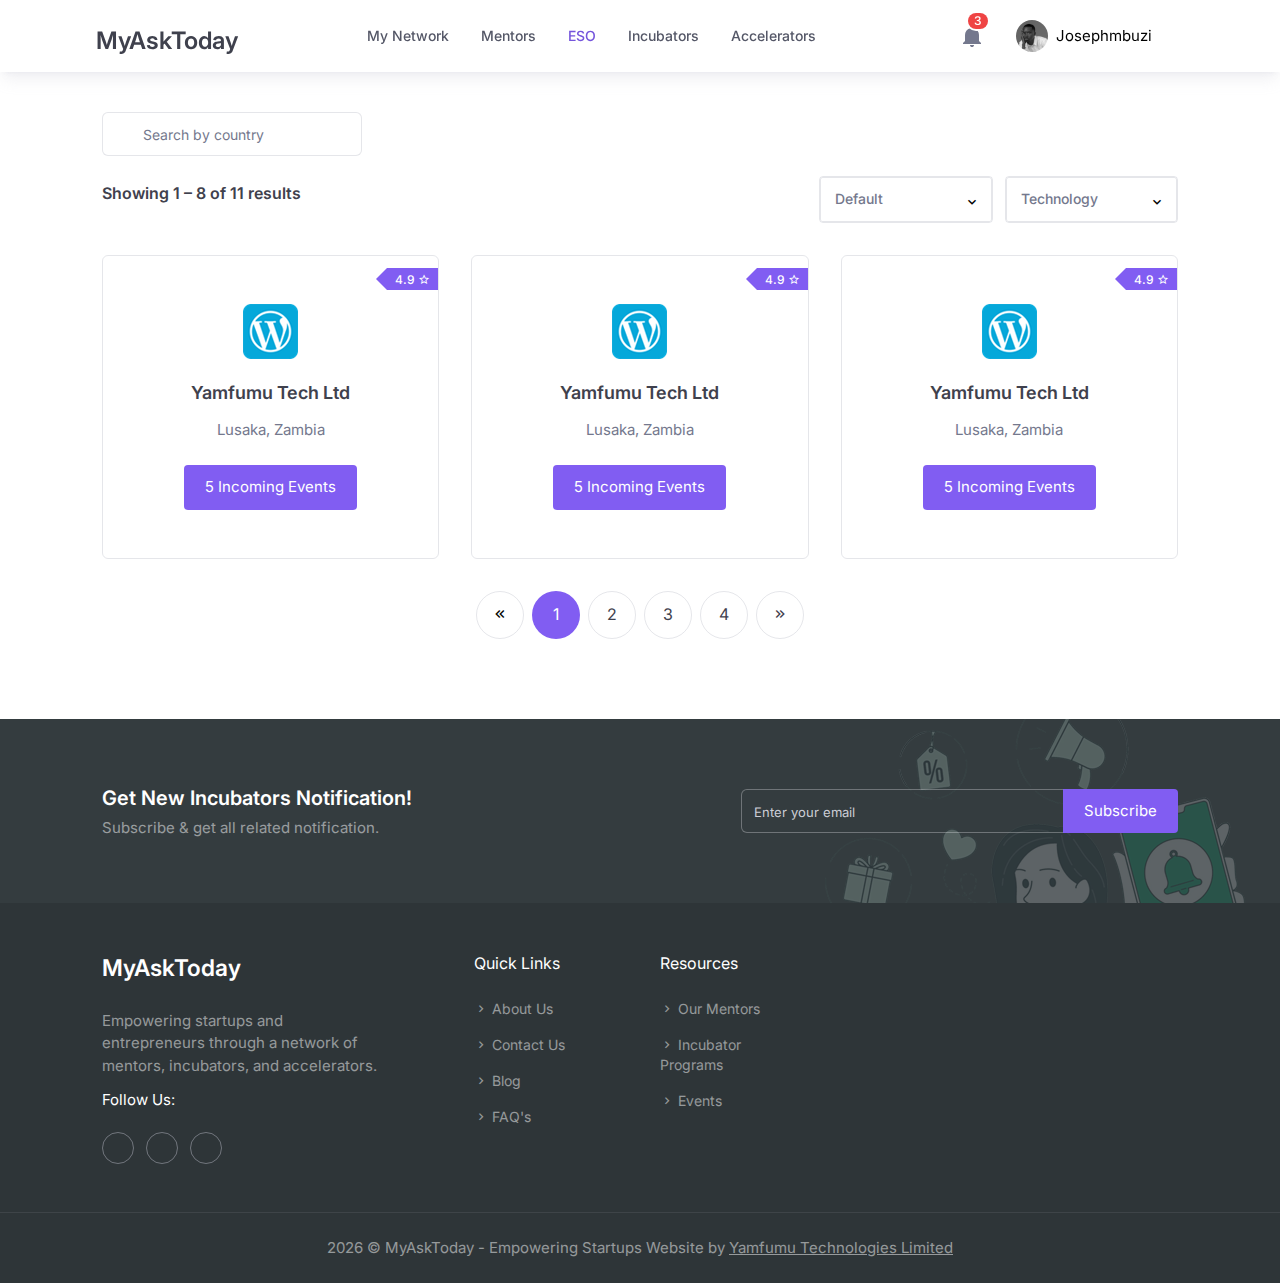
==== commit 3b203e5a: "Worked on 31 august 2024" ====
--- a/eso.html
+++ b/eso.html
@@ -79,10 +79,10 @@
                                                 <a href="#!">
                                                     <div class="flex items-center p-4 hover:bg-gray-50/30 dark:hover:bg-neutral-600/50">
                                                         <div class="flex-shrink-0 ltr:mr-3 rtl:ml-3">
-                                                            <img src="assets/images/user/img-01.jpg" class="w-10 h-10 rounded-full" alt="user-pic">
+                                                            <img src="assets/images/user/11.jpg" class="w-10 h-10 rounded-full" alt="user-pic">
                                                         </div>
                                                         <div class="flex-grow">
-                                                            <h6 class="mb-1 text-sm text-gray-700 dark:text-gray-300">Kevin Stewart</h6>
+                                                            <h6 class="mb-1 text-sm text-gray-700 dark:text-gray-300">Danny</h6>
                                                             <div class="text-gray-600 text-13 dark:text-gray-300">
                                                                 <p class="mb-0"><i class="mdi mdi-clock-outline dark:text-gray-300"></i> <span>1 hour ago</span></p>
                                                             </div>
@@ -107,10 +107,10 @@
                                                 <a href="#!">
                                                     <div class="flex items-center p-4 hover:bg-gray-50/30 dark:hover:bg-neutral-600/50">
                                                         <div class="flex-shrink-0 ltr:mr-3 rtl:ml-3">
-                                                            <img src="assets/images/user/img-02.jpg" class="w-10 h-10 rounded-full" alt="user-pic">
+                                                            <img src="assets/images/user/11.jpg" class="w-10 h-10 rounded-full" alt="user-pic">
                                                         </div>
                                                         <div class="flex-grow">
-                                                            <h6 class="mb-1 text-sm text-gray-700 dark:text-gray-300">Salena Layfield</h6>
+                                                            <h6 class="mb-1 text-sm text-gray-700 dark:text-gray-300">Cedric</h6>
                                                             <div class="text-gray-600 text-13 dark:text-gray-300">
                                                                 <p class="mb-0"><i class="mdi mdi-clock-outline dark:text-gray-300"></i> <span>15 min ago</span></p>
                                                             </div>
@@ -146,8 +146,8 @@
                         <div>
                             <div class="relative dropdown ltr:mr-4 rtl:ml-4">
                                 <button type="button" class="flex items-center px-4 py-5 dropdown-toggle" id="page-header-user-dropdown" data-bs-toggle="dropdown" aria-haspopup="true" aria-expanded="true">
-                                    <img class="w-8 h-8 rounded-full ltr:xl:mr-2 rtl:xl:ml-2" src="assets/images/user/img-02.jpg" alt="Header Avatar">
-                                    <span class="hidden fw-medium xl:block dark:text-gray-50">Shawn L.</span>
+                                    <img class="w-8 h-8 rounded-full ltr:xl:mr-2 rtl:xl:ml-2" src="assets/images/user/11.jpg" alt="Header Avatar">
+                                    <span class="hidden fw-medium xl:block dark:text-gray-50">Josephmbuzi</span>
                                 </button>
                                 <ul class="absolute top-auto z-50 hidden w-48 p-3 list-none bg-white border rounded shadow-lg dropdown-menu border-gray-500/20 xl:ltr:-left-3 ltr:-left-32 rtl:-right-3 dark:bg-neutral-800" id="profile/log" aria-labelledby="navNotifications">
                                     <li class="p-2 dropdown-item group/dropdown dark:text-gray-300">
@@ -170,25 +170,25 @@
                     <div id="navbar-collapse" class="navbar-res items-center justify-between w-full text-sm lg:flex lg:w-auto lg:order-1 group-focus:[.navbar-toggler]:block hidden">
                         <ul class="flex flex-col items-start mt-5 mb-10 font-medium lg:mt-0 lg:mb-0 lg:items-center lg:flex-row" id="navigation-menu">
                             <li class="py-5 lg:px-4">
-                                <a href="contact.html" class="py-2.5 text-gray-800 font-medium leading-tight dark:text-gray-50" id="contact" data-bs-toggle="dropdown">My Network </a>
+                                <a href="founder.html" class="py-2.5 text-gray-800 font-medium leading-tight dark:text-gray-50" id="contact" data-bs-toggle="dropdown">My Network </a>
                             </li>
                             <li class="py-5 lg:px-4">
                                 <a href="mentors.html" class="py-2.5 text-gray-800 font-medium leading-tight dark:text-gray-50" id="contact" data-bs-toggle="dropdown">Mentors </a>
                             </li>
                             <li class="py-5 lg:px-4">
-                                <a href="contact.html" class="py-2.5 text-gray-800 font-medium leading-tight dark:text-gray-50" id="contact" data-bs-toggle="dropdown">ESO </a>
+                                <a href="eso.html" class="py-2.5 text-gray-800 font-medium leading-tight dark:text-gray-50" id="contact" data-bs-toggle="dropdown">ESO </a>
                             </li>
                             <li class="py-5 lg:px-4">
-                                <a href="contact.html" class="py-2.5 text-gray-800 font-medium leading-tight dark:text-gray-50" id="contact" data-bs-toggle="dropdown">Incubators </a>
+                                <a href="incubators.html" class="py-2.5 text-gray-800 font-medium leading-tight dark:text-gray-50" id="contact" data-bs-toggle="dropdown">Incubators </a>
                             </li>
                             <li class="py-5 lg:px-4">
-                                <a href="contact.html" class="py-2.5 text-gray-800 font-medium leading-tight dark:text-gray-50" id="contact" data-bs-toggle="dropdown">Accelerators </a>
+                                <a href="#" class="py-2.5 text-gray-800 font-medium leading-tight dark:text-gray-50" id="contact" data-bs-toggle="dropdown">Accelerators </a>
                             </li>
                         </ul>
                     </div>
                 </div>
             </div>
-        </nav>
+        </nav> 
         
 
         <div class="main-content">
@@ -333,14 +333,13 @@
         </div>
         
         
-        <!-- start subscribe -->
         <section class="relative py-16 overflow-hidden bg-zinc-700 dark:bg-neutral-900">
             <div class="container mx-auto">
                 <div class="grid items-center grid-cols-12 gap-5">
                     <div class="col-span-12 lg:col-span-7">
                         <div class="text-center lg:text-start">
-                            <h4 class="text-white">Get New Jobs Notification!</h4>
-                            <p class="mt-1 mb-0 text-white/50 dark:text-gray-300">Subscribe &amp; get all related jobs notification.</p>
+                            <h4 class="text-white">Get New Incubators Notification!</h4>
+                            <p class="mt-1 mb-0 text-white/50 dark:text-gray-300">Subscribe &amp; get all related notification.</p>
                         </div>
                     </div>
                     <div class="z-40 col-span-12 lg:col-span-5">
@@ -359,19 +358,18 @@
         </section>
         <!-- end subscribe -->
         <!-- Footer Start -->
-        <footer class="footer ">
+        <footer class="footer">
             <!-- start footer -->
             <section class="py-12 bg-zinc-800 dark:bg-neutral-900">
                 <div class="container mx-auto">
                     <div class="grid grid-cols-12 lg:gap-10">
                         <div class="col-span-12 xl:col-span-4">
                             <div class="mr-12">
-                                <h4 class="text-white mb-6 text-[23px]">Jobcy</h4>
+                                <h4 class="text-white mb-6 text-[23px]">MyAskToday</h4>
                                 <p class="text-white/50 dark:text-gray-300">
-                                    It is a long established fact that a reader will be of a page reader
-                                    will be of at its layout.
+                                    Empowering startups and entrepreneurs through a network of mentors, incubators, and accelerators. 
                                 </p>
-                                <p class="mt-3 text-white dark:text-gray-50">Follow Us on:</p>
+                                <p class="mt-3 text-white dark:text-gray-50">Follow Us:</p>
                                 <div class="mt-5">
                                     <ul class="flex gap-3">
                                         <li class="w-8 h-8 leading-loose text-center text-gray-200 transition-all duration-300 border rounded-full cursor-pointer border-gray-200/50 hover:text-gray-50 group-data-[theme-color=violet]:hover:bg-violet-500 group-data-[theme-color=sky]:hover:bg-sky-500 group-data-[theme-color=red]:hover:bg-red-500 group-data-[theme-color=green]:hover:bg-green-500 group-data-[theme-color=pink]:hover:bg-pink-500 group-data-[theme-color=blue]:hover:bg-blue-500 hover:border-transparent">
@@ -386,11 +384,6 @@
                                         </li>
                                         <li class="w-8 h-8 leading-loose text-center text-gray-200 transition-all duration-300 border rounded-full cursor-pointer border-gray-200/50 hover:text-gray-50 group-data-[theme-color=violet]:hover:bg-violet-500 group-data-[theme-color=sky]:hover:bg-sky-500 group-data-[theme-color=red]:hover:bg-red-500 group-data-[theme-color=green]:hover:bg-green-500 group-data-[theme-color=pink]:hover:bg-pink-500 group-data-[theme-color=blue]:hover:bg-blue-500 hover:border-transparent">
                                             <a href="#">
-                                                <i class="uil uil-google"></i>
-                                            </a>
-                                        </li>
-                                        <li class="w-8 h-8 leading-loose text-center text-gray-200 transition-all duration-300 border rounded-full cursor-pointer border-gray-200/50 hover:text-gray-50 group-data-[theme-color=violet]:hover:bg-violet-500 group-data-[theme-color=sky]:hover:bg-sky-500 group-data-[theme-color=red]:hover:bg-red-500 group-data-[theme-color=green]:hover:bg-green-500 group-data-[theme-color=pink]:hover:bg-pink-500 group-data-[theme-color=blue]:hover:bg-blue-500 hover:border-transparent">
-                                            <a href="#">
                                                 <i class="uil uil-twitter"></i>
                                             </a>
                                         </li>
@@ -399,101 +392,46 @@
                             </div>
                         </div>
                         <div class="col-span-12 mt-8 md:col-span-6 xl:col-span-2 md:mt-0">
-                            <p class="mb-6 text-white text-16">Company</p>
+                            <p class="mb-6 text-white text-16">Quick Links</p>
                             <ul class="space-y-4">
-                                <li class="text-sm transition-all duration-500 ease-in-out text-white/50 hover:text-gray-50 hover:text-base dark:text-gray-300 dark:hover:text-gray-50">
+                                <li class="text-sm transition-all duration-500 ease-in-out text-white/50 hover:text-gray-50 dark:text-gray-300 dark:hover:text-gray-50">
                                     <a href="about.html">
                                         <i class="mdi mdi-chevron-right"></i> About Us
                                     </a>
                                 </li>
-                                <li class="text-sm transition-all duration-500 ease-in-out text-white/50 hover:text-gray-50 hover:text-base dark:text-gray-300 dark:hover:text-gray-50">
+                                <li class="text-sm transition-all duration-500 ease-in-out text-white/50 hover:text-gray-50 dark:text-gray-300 dark:hover:text-gray-50">
                                     <a href="contact.html">
                                         <i class="mdi mdi-chevron-right"></i> Contact Us
                                     </a>
                                 </li>
-                                <li class="text-sm transition-all duration-500 ease-in-out text-white/50 hover:text-gray-50 hover:text-base dark:text-gray-300 dark:hover:text-gray-50">
-                                    <a href="services.html">
-                                        <i class="mdi mdi-chevron-right"></i> Services
-                                    </a>
-                                </li>
-                                <li class="text-sm transition-all duration-500 ease-in-out text-white/50 hover:text-gray-50 hover:text-base dark:text-gray-300 dark:hover:text-gray-50">
+                                <li class="text-sm transition-all duration-500 ease-in-out text-white/50 hover:text-gray-50 dark:text-gray-300 dark:hover:text-gray-50">
                                     <a href="blog.html">
                                         <i class="mdi mdi-chevron-right"></i> Blog
                                     </a>
                                 </li>
-                                <li class="text-sm transition-all duration-500 ease-in-out text-white/50 hover:text-gray-50 hover:text-base dark:text-gray-300 dark:hover:text-gray-50">
-                                    <a href="team.html">
-                                        <i class="mdi mdi-chevron-right"></i> Team
-                                    </a>
-                                </li>
-                                <li class="text-sm transition-all duration-500 ease-in-out text-white/50 hover:text-gray-50 hover:text-base dark:text-gray-300 dark:hover:text-gray-50">
-                                    <a href="pricing.html">
-                                        <i class="mdi mdi-chevron-right"></i> Pricing
+                                <li class="text-sm transition-all duration-500 ease-in-out text-white/50 hover:text-gray-50 dark:text-gray-300 dark:hover:text-gray-50">
+                                    <a href="faqs.html">
+                                        <i class="mdi mdi-chevron-right"></i> FAQ's
                                     </a>
                                 </li>
                             </ul>
                         </div>
                         <div class="col-span-12 mt-8 md:col-span-6 xl:col-span-2 md:mt-0">
-                            <p class="mb-6 text-white text-16">For Jobs</p>
+                            <p class="mb-6 text-white text-16">Resources</p>
                             <ul class="space-y-4">
-                                <li class="text-sm transition-all duration-500 ease-in-out text-white/50 hover:text-gray-50 hover:text-base dark:text-gray-300 dark:hover:text-gray-50">
-                                    <a href="job-categories.html">
-                                        <i class="mdi mdi-chevron-right"></i> Browser Categories
-                                    </a>
-                                </li>
-                                <li class="text-sm transition-all duration-500 ease-in-out text-white/50 hover:text-gray-50 hover:text-base dark:text-gray-300 dark:hover:text-gray-50">
-                                    <a href="job-list.html">
-                                        <i class="mdi mdi-chevron-right"></i> Browser Jobs
-                                    </a>
-                                </li>
-                                <li class="text-sm transition-all duration-500 ease-in-out text-white/50 hover:text-gray-50 hover:text-base dark:text-gray-300 dark:hover:text-gray-50">
-                                    <a href="job-details.html">
-                                        <i class="mdi mdi-chevron-right"></i> Job Details
-                                    </a>
-                                </li>
-                                <li class="text-sm transition-all duration-500 ease-in-out text-white/50 hover:text-gray-50 hover:text-base dark:text-gray-300 dark:hover:text-gray-50">
-                                    <a href="bookmark-jobs.html">
-                                        <i class="mdi mdi-chevron-right"></i> Bookmark Jobs
-                                    </a>
-                                </li>
-                            </ul>
-                        </div>
-                        <div class="col-span-12 mt-8 md:col-span-6 xl:col-span-2 md:mt-0">
-                            <p class="mb-6 text-white text-16">For Candidates</p>
-                            <ul class="space-y-4">
-                                <li class="text-sm transition-all duration-500 ease-in-out text-white/50 hover:text-gray-50 hover:text-base dark:text-gray-300 dark:hover:text-gray-50">
+                                <li class="text-sm transition-all duration-500 ease-in-out text-white/50 hover:text-gray-50 dark:text-gray-300 dark:hover:text-gray-50">
                                     <a href="candidate-list.html">
-                                        <i class="mdi mdi-chevron-right"></i> Candidate List
-                                    </a>
-                                </li>
-                                <li class="text-sm transition-all duration-500 ease-in-out text-white/50 hover:text-gray-50 hover:text-base dark:text-gray-300 dark:hover:text-gray-50">
-                                    <a href="candidate-grid.html">
-                                        <i class="mdi mdi-chevron-right"></i> Candidate Grid
-                                    </a>
-                                </li>
-                                <li class="text-sm transition-all duration-500 ease-in-out text-white/50 hover:text-gray-50 hover:text-base dark:text-gray-300 dark:hover:text-gray-50">
-                                    <a href="candidate-details.html">
-                                        <i class="mdi mdi-chevron-right"></i> Candidate Details
-                                    </a>
-                                </li>
-                            </ul>
-                        </div>
-                        <div class="col-span-12 mt-8 md:col-span-6 xl:col-span-2 md:mt-0">
-                            <p class="mb-6 text-white text-16">Support</p>
-                            <ul class="space-y-4">
-                                <li class="text-sm transition-all duration-500 ease-in-out text-white/50 hover:text-gray-50 hover:text-base dark:text-gray-300 dark:hover:text-gray-50">
-                                    <a href="contact.html">
-                                        <i class="mdi mdi-chevron-right"></i> Help Center
-                                    </a>
-                                </li>
-                                <li class="text-sm transition-all duration-500 ease-in-out text-white/50 hover:text-gray-50 hover:text-base dark:text-gray-300 dark:hover:text-gray-50">
-                                    <a href="faqs.html">
-                                        <i class="mdi mdi-chevron-right"></i> FAQ'S
-                                    </a>
-                                </li>
-                                <li class="text-sm transition-all duration-500 ease-in-out text-white/50 hover:text-gray-50 hover:text-base dark:text-gray-300 dark:hover:text-gray-50">
-                                    <a href="privacy-policy.html">
-                                        <i class="mdi mdi-chevron-right"></i> Privacy Policy
+                                        <i class="mdi mdi-chevron-right"></i> Our Mentors
+                                    </a>
+                                </li>
+                                <li class="text-sm transition-all duration-500 ease-in-out text-white/50 hover:text-gray-50 dark:text-gray-300 dark:hover:text-gray-50">
+                                    <a href="incubator-list.html">
+                                        <i class="mdi mdi-chevron-right"></i> Incubator Programs
+                                    </a>
+                                </li>
+                                <li class="text-sm transition-all duration-500 ease-in-out text-white/50 hover:text-gray-50 dark:text-gray-300 dark:hover:text-gray-50">
+                                    <a href="events.html">
+                                        <i class="mdi mdi-chevron-right"></i> Events
                                     </a>
                                 </li>
                             </ul>
@@ -502,22 +440,21 @@
                 </div>
             </section>
             <!-- end footer -->
-            <!-- strat footer alt -->
+            <!-- start footer alt -->
             <section class="py-6 border-t bg-zinc-800 border-gray-100/10 dark:bg-neutral-900">
                 <div class="container mx-auto">
                     <div class="text-center">
                         <p class="mb-0 text-center text-white/50">
                             <script>document.write(new Date().getFullYear())</script>
-                            © Jobcy - Job Listing Page
-                                Template by
-                            <a href="https://themeforest.net/search/themesdesign" target="_blank" class="underline transition-all duration-300 hover:text-gray-50">Themesdesign</a>
+                            © MyAskToday - Empowering Startups
+                            Website by
+                            <a href="https://yamfumutech.com" target="_blank" class="underline transition-all duration-300 hover:text-gray-50">Yamfumu Technologies Limited</a>
                         </p>
                     </div>
                 </div>
             </section>
             <!-- end footer alt -->
         </footer>
-        <!-- end Footer -->
 
 
      <script src="https://unicons.iconscout.com/release/v4.0.0/script/monochrome/bundle.js"></script>
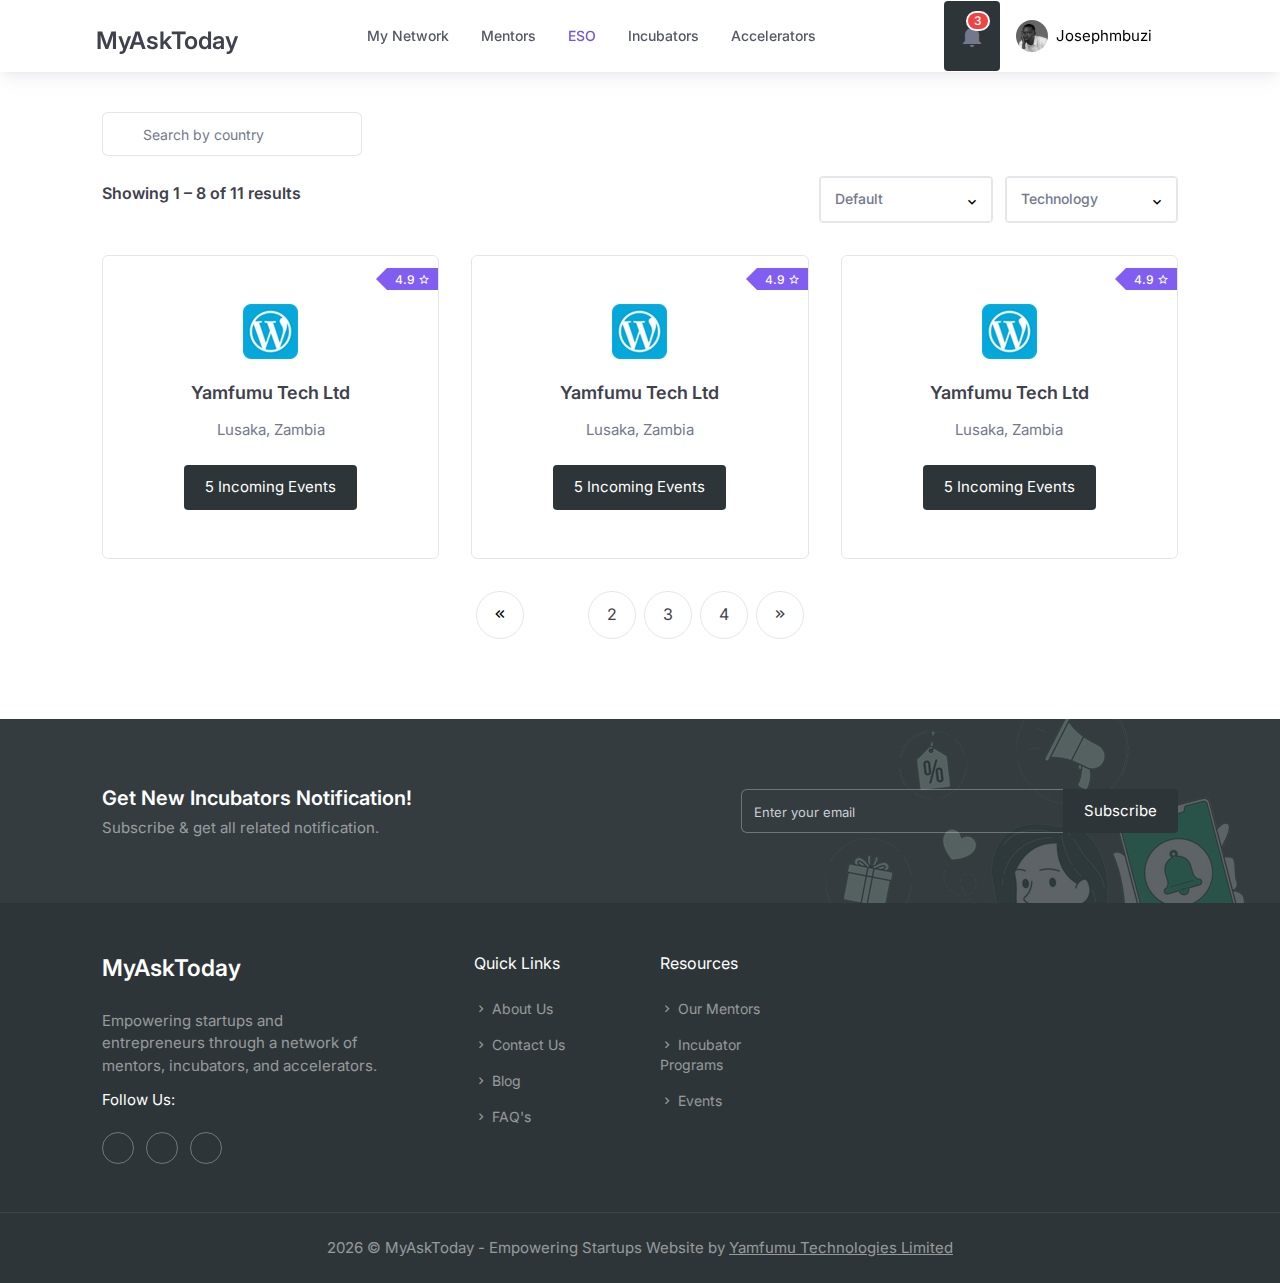
==== commit 49cb40e2: "Color changes" ====
--- a/eso.html
+++ b/eso.html
@@ -1,5 +1,5 @@
 <!DOCTYPE html>
-<html lang="en" dir="ltr" data-mode="light" class="scroll-smooths group" data-theme-color="violet">
+<html lang="en" dir="ltr" data-mode="light" class="scroll-smooths group" style="--theme-color: #2e3538;">
     <head>
         <meta charset="utf-8" />
         <title>Entrepresneaur Startup Organisations</title>
